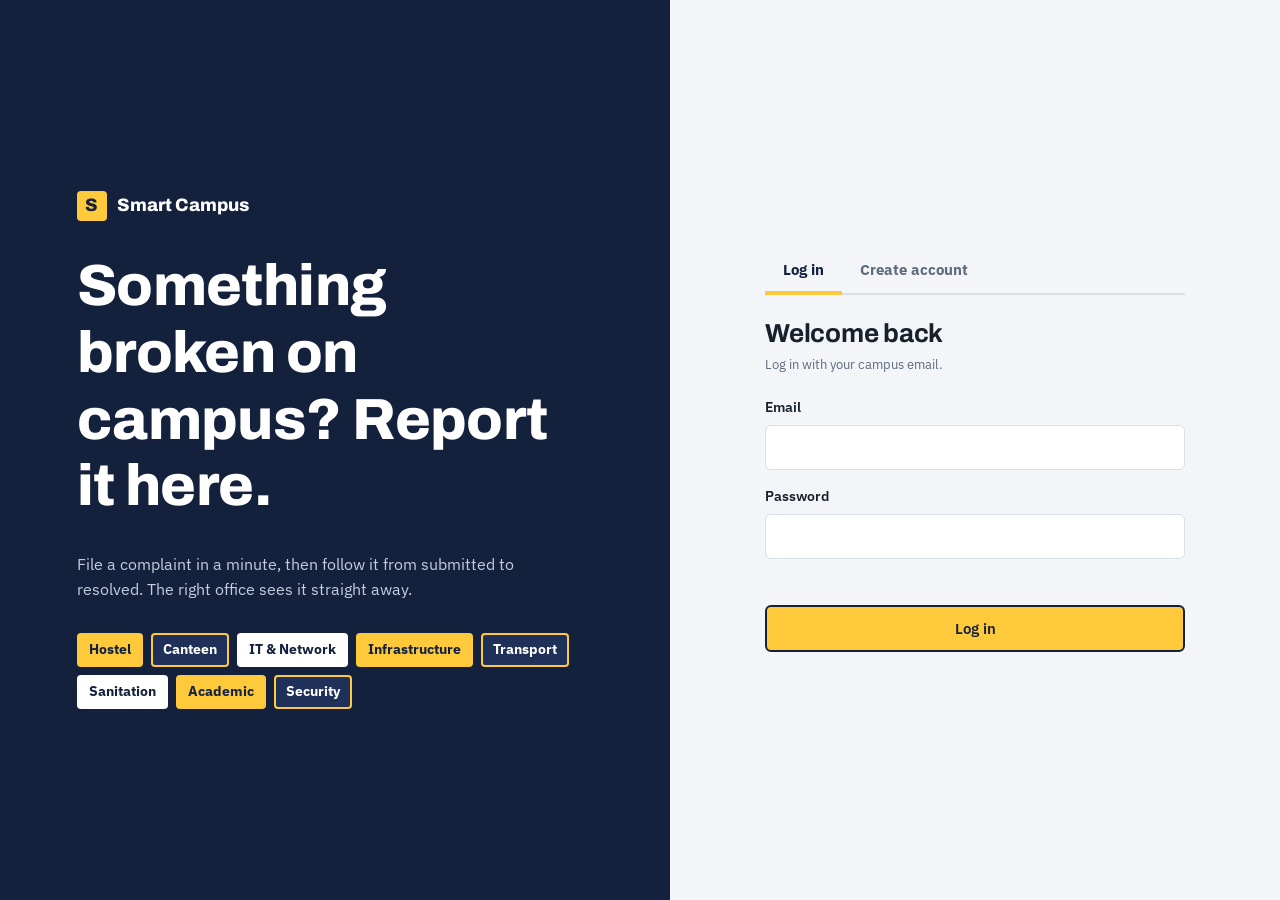
==== frontend/index.html @ 8d1a60e0 "Initial commit" ====
<!DOCTYPE html>
<html lang="en">
<head>
  <meta charset="UTF-8">
  <meta name="viewport" content="width=device-width, initial-scale=1">
  <title>Smart Campus Complaints</title>
  <link rel="preconnect" href="https://fonts.googleapis.com">
  <link rel="preconnect" href="https://fonts.gstatic.com" crossorigin>
  <link href="https://fonts.googleapis.com/css2?family=Archivo:wght@600;700;800&family=IBM+Plex+Sans:wght@400;500;600&display=swap" rel="stylesheet">
  <link rel="stylesheet" href="css/style.css">
</head>
<body>
  <main class="auth">
    <section class="auth-hero">
      <p class="brand"><span class="brand-mark">S</span> Smart Campus</p>
      <h1>Something broken on campus? Report it here.</h1>
      <p class="lede">File a complaint in a minute, then follow it from submitted to resolved. The right office sees it straight away.</p>
      <ul class="signs" aria-label="Complaint categories">
        <li>Hostel</li><li>Canteen</li><li>IT &amp; Network</li><li>Infrastructure</li>
        <li>Transport</li><li>Sanitation</li><li>Academic</li><li>Security</li>
      </ul>
    </section>

    <section class="auth-panel">
      <div class="auth-card">
        <div class="tabs" role="tablist">
          <button class="tab" role="tab" id="tabLogin" aria-selected="true">Log in</button>
          <button class="tab" role="tab" id="tabRegister" aria-selected="false">Create account</button>
        </div>

        <form id="loginForm" novalidate>
          <h2>Welcome back</h2>
          <p class="hint">Log in with your campus email.</p>
          <div class="field"><label for="lEmail">Email</label><input id="lEmail" type="email" autocomplete="username" required></div>
          <div class="field"><label for="lPass">Password</label><input id="lPass" type="password" autocomplete="current-password" required></div>
          <p class="form-error" id="loginError" role="alert"></p>
          <button class="btn btn-primary" style="width:100%" type="submit">Log in</button>
        </form>

        <form id="registerForm" class="hidden" novalidate>
          <h2>Create an account</h2>
          <p class="hint">Choose a role. Admin registration requires an authorized setup code.</p>
          <div class="field"><label for="rName">Full name</label><input id="rName" autocomplete="name" required></div>
          <div class="field"><label for="rEmail">Email</label><input id="rEmail" type="email" autocomplete="username" required></div>
          <div class="field"><label for="rDept">Department (optional)</label><input id="rDept" placeholder="e.g. MSc Computer Science"></div>
          <div class="field">
            <label for="rRole">Account type</label>
            <select id="rRole" required>
              <option value="STUDENT">Student</option>
              <option value="ADMIN">Admin</option>
            </select>
          </div>
          <div class="field hidden" id="adminCodeField">
            <label for="rAdminCode">Admin setup code</label>
            <input id="rAdminCode" type="password" autocomplete="off">
            <span class="hint">Ask your system administrator for the code.</span>
          </div>
          <div class="field"><label for="rPass">Password</label><input id="rPass" type="password" autocomplete="new-password" minlength="6" required><span class="hint">At least 6 characters.</span></div>
          <p class="form-error" id="registerError" role="alert"></p>
          <button class="btn btn-primary" style="width:100%" type="submit">Create account</button>
        </form>
      </div>
    </section>
  </main>

  <script src="js/config.js"></script>
  <script src="js/api.js"></script>
  <script src="js/auth.js"></script>
</body>
</html>
---- frontend/css/style.css ----
/* Smart Campus Complaint System — campus wayfinding-sign look */
:root {
  --navy: #14213d;
  --navy-2: #1f3158;
  --signal: #ffc93c;
  --signal-dark: #e6b021;
  --ground: #f3f5f8;
  --surface: #ffffff;
  --ink: #18202c;
  --muted: #5e6b7d;
  --line: #d9dfe7;
  --pending: #5e6b7d;
  --progress: #c9650f;
  --resolved: #147a52;
  --rejected: #b9302a;
  --radius: 6px;
  --font-display: "Archivo", "Arial Narrow", system-ui, sans-serif;
  --font-body: "IBM Plex Sans", system-ui, -apple-system, "Segoe UI", sans-serif;
}

*, *::before, *::after { box-sizing: border-box; }
html { -webkit-text-size-adjust: 100%; }
body {
  margin: 0;
  font-family: var(--font-body);
  font-size: 15px;
  line-height: 1.55;
  color: var(--ink);
  background: var(--ground);
}
h1, h2, h3 { font-family: var(--font-display); line-height: 1.15; margin: 0; letter-spacing: -0.01em; }
button, input, select, textarea { font: inherit; color: inherit; }
:focus-visible { outline: 3px solid var(--signal); outline-offset: 2px; }
.hidden { display: none !important; }

/* ---------- buttons ---------- */
.btn {
  display: inline-flex; align-items: center; justify-content: center; gap: 8px;
  padding: 10px 18px; border-radius: var(--radius); border: 2px solid transparent;
  font-weight: 600; cursor: pointer; transition: background .15s, border-color .15s;
}
.btn-primary { background: var(--signal); color: var(--navy); border-color: var(--navy); }
.btn-primary:hover { background: var(--signal-dark); }
.btn-ghost { background: transparent; border-color: var(--line); color: var(--ink); }
.btn-ghost:hover { border-color: var(--navy); }
.btn-danger { background: transparent; border-color: var(--rejected); color: var(--rejected); }
.btn-danger:hover { background: var(--rejected); color: #fff; }
.btn-sm { padding: 5px 12px; font-size: 13px; }
.btn[disabled] { opacity: .6; cursor: wait; }

/* ---------- forms ---------- */
.field { display: flex; flex-direction: column; gap: 6px; margin-bottom: 16px; }
.field label { font-weight: 600; font-size: 14px; }
.field input, .field select, .field textarea {
  padding: 10px 12px; border: 1.5px solid var(--line); border-radius: var(--radius);
  background: #fff; width: 100%;
}
.field input:focus, .field select:focus, .field textarea:focus { border-color: var(--navy); outline: none; box-shadow: 0 0 0 3px rgba(255,201,60,.6); }
.field textarea { min-height: 110px; resize: vertical; }
.row { display: grid; grid-template-columns: 1fr 1fr; gap: 14px; }
.form-error { color: var(--rejected); font-weight: 600; min-height: 22px; margin: 0 0 8px; }
.hint { color: var(--muted); font-size: 13px; }

/* ---------- auth page ---------- */
.auth { min-height: 100vh; display: grid; grid-template-columns: 1.1fr 1fr; }
.auth-hero { background: var(--navy); color: #fff; padding: 56px clamp(24px, 6vw, 80px); display: flex; flex-direction: column; justify-content: center; gap: 32px; }
.brand { font-family: var(--font-display); font-weight: 800; font-size: 18px; display: flex; align-items: center; gap: 10px; margin: 0; }
.brand-mark { width: 30px; height: 30px; background: var(--signal); border-radius: 4px; display: grid; place-items: center; color: var(--navy); font-weight: 800; }
.auth-hero h1 { font-size: clamp(34px, 4.6vw, 58px); font-weight: 800; max-width: 14ch; }
.auth-hero p.lede { color: #c4cde0; max-width: 46ch; margin: 0; font-size: 16px; }
.signs { list-style: none; padding: 0; margin: 0; display: flex; flex-wrap: wrap; gap: 8px; }
.signs li { background: var(--signal); color: var(--navy); font-weight: 700; padding: 6px 12px; border-radius: 4px; font-size: 14px; }
.signs li:nth-child(3n) { background: #fff; }
.signs li:nth-child(3n+2) { background: var(--navy-2); color: #fff; box-shadow: inset 0 0 0 2px var(--signal); }
.auth-panel { display: flex; align-items: center; justify-content: center; padding: 40px 24px; }
.auth-card { width: 100%; max-width: 420px; }
.tabs { display: flex; border-bottom: 2px solid var(--line); margin-bottom: 24px; }
.tab { background: none; border: 0; padding: 10px 18px; font-weight: 700; cursor: pointer; color: var(--muted); border-bottom: 4px solid transparent; margin-bottom: -2px; }
.tab[aria-selected="true"] { color: var(--navy); border-bottom-color: var(--signal); }
.auth-card h2 { font-size: 26px; margin-bottom: 6px; }
.auth-card .hint { margin: 0 0 22px; }

/* ---------- app shell ---------- */
.topbar { background: var(--navy); color: #fff; }
.topbar-inner { max-width: 1180px; margin: 0 auto; padding: 12px 24px; display: flex; align-items: center; justify-content: space-between; gap: 16px; }
.topbar .who { display: flex; align-items: center; gap: 14px; font-size: 14px; }
.topbar .who span { color: #c4cde0; }
.topbar .btn-ghost { border-color: #44557b; color: #fff; }
.topbar .btn-ghost:hover { border-color: var(--signal); }
.container { max-width: 1180px; margin: 0 auto; padding: 28px 24px 64px; }
.page-title { font-size: 28px; margin-bottom: 4px; }
.page-sub { color: var(--muted); margin: 0 0 24px; }

.layout { display: grid; grid-template-columns: 360px 1fr; gap: 28px; align-items: start; }
.panel { background: var(--surface); border: 1.5px solid var(--line); border-radius: var(--radius); padding: 22px; }
.panel h2 { font-size: 20px; margin-bottom: 16px; }
.sticky { position: sticky; top: 20px; }

/* ---------- filter chips ---------- */
.chips { display: flex; flex-wrap: wrap; gap: 8px; margin-bottom: 16px; }
.chip { border: 1.5px solid var(--line); background: #fff; border-radius: 999px; padding: 5px 14px; cursor: pointer; font-weight: 600; font-size: 13px; }
.chip[aria-pressed="true"] { background: var(--navy); border-color: var(--navy); color: #fff; }
.chip .n { opacity: .7; margin-left: 4px; }

/* ---------- badges ---------- */
.badge { display: inline-block; padding: 2px 10px; border-radius: 4px; font-size: 12.5px; font-weight: 700; background: #e9edf3; color: var(--ink); }
.badge.status-PENDING { background: #e9edf3; color: var(--pending); }
.badge.status-IN_PROGRESS { background: #fdebd6; color: var(--progress); }
.badge.status-RESOLVED { background: #d9f1e5; color: var(--resolved); }
.badge.status-REJECTED { background: #f8dcda; color: var(--rejected); }
.badge.cat { background: var(--navy); color: #fff; }
.badge.prio-HIGH { background: #fdebd6; color: var(--progress); }
.badge.prio-URGENT { background: var(--rejected); color: #fff; }

/* ---------- ticket cards ---------- */
.tickets { display: flex; flex-direction: column; gap: 14px; }
.ticket { background: var(--surface); border: 1.5px solid var(--line); border-left: 8px solid var(--pending); border-radius: var(--radius); padding: 18px 20px; }
.ticket.st-IN_PROGRESS { border-left-color: var(--progress); }
.ticket.st-RESOLVED { border-left-color: var(--resolved); }
.ticket.st-REJECTED { border-left-color: var(--rejected); }
.ticket-head { display: flex; justify-content: space-between; gap: 12px; align-items: flex-start; }
.ticket h3 { font-size: 18px; }
.ticket .meta { display: flex; flex-wrap: wrap; gap: 6px 12px; color: var(--muted); font-size: 13px; margin: 8px 0 10px; align-items: center; }
.ticket p.desc { margin: 0 0 14px; white-space: pre-wrap; max-width: 70ch; }
.remark { background: #fff8e1; border-left: 4px solid var(--signal); padding: 10px 14px; margin: 0 0 14px; font-size: 14px; }
.remark b { display: block; font-size: 13px; margin-bottom: 2px; }
.ticket-foot { display: flex; align-items: center; justify-content: space-between; gap: 12px; flex-wrap: wrap; }

/* progress track: Submitted > In progress > Resolved */
.track { list-style: none; display: flex; margin: 0; padding: 0; gap: 0; flex: 1; min-width: 240px; max-width: 420px; }
.track li { flex: 1; position: relative; padding-top: 16px; font-size: 12.5px; font-weight: 600; color: var(--muted); }
.track li::before { content: ""; position: absolute; top: 0; left: 0; right: 0; height: 6px; background: var(--line); }
.track li:not(:last-child)::before { right: 3px; }
.track li.done::before { background: var(--resolved); }
.track li.current::before { background: var(--progress); }
.track li.current, .track li.done { color: var(--ink); }
.rejected-note { color: var(--rejected); font-weight: 700; margin: 0; }

.empty { text-align: center; padding: 48px 20px; border: 2px dashed var(--line); border-radius: var(--radius); color: var(--muted); background: #fff; }
.empty b { display: block; color: var(--ink); font-size: 17px; margin-bottom: 4px; }

/* ---------- admin ---------- */
.stats { display: grid; grid-template-columns: repeat(5, 1fr); background: var(--surface); border: 1.5px solid var(--line); border-radius: var(--radius); margin-bottom: 24px; }
.stat { padding: 16px 20px; border-right: 1.5px solid var(--line); }
.stat:last-child { border-right: 0; }
.stat .num { font-family: var(--font-display); font-size: 32px; font-weight: 800; line-height: 1; }
.stat .lbl { color: var(--muted); font-size: 13px; margin-top: 4px; font-weight: 600; }
.stat.s-PENDING .num { color: var(--pending); }
.stat.s-IN_PROGRESS .num { color: var(--progress); }
.stat.s-RESOLVED .num { color: var(--resolved); }
.stat.s-REJECTED .num { color: var(--rejected); }

.admin-grid { display: grid; grid-template-columns: 1fr 280px; gap: 24px; align-items: start; }
.toolbar { display: flex; flex-wrap: wrap; gap: 10px; margin-bottom: 14px; }
.toolbar input, .toolbar select { padding: 8px 12px; border: 1.5px solid var(--line); border-radius: var(--radius); background: #fff; }
.toolbar input { flex: 1; min-width: 180px; }
.table-wrap { overflow-x: auto; background: #fff; border: 1.5px solid var(--line); border-radius: var(--radius); }
table { width: 100%; border-collapse: collapse; font-size: 14px; }
th { text-align: left; padding: 10px 14px; background: #eef1f6; font-size: 13px; border-bottom: 1.5px solid var(--line); white-space: nowrap; }
td { padding: 12px 14px; border-bottom: 1px solid var(--line); vertical-align: top; }
tr:last-child td { border-bottom: 0; }
td .sub { color: var(--muted); font-size: 12.5px; }
td.title-cell { max-width: 280px; font-weight: 600; }

.bars { list-style: none; margin: 0; padding: 0; }
.bars li { margin-bottom: 12px; font-size: 13.5px; }
.bars .bar-top { display: flex; justify-content: space-between; margin-bottom: 3px; font-weight: 600; }
.bars .bar { height: 8px; background: var(--line); border-radius: 2px; overflow: hidden; }
.bars .bar i { display: block; height: 100%; background: var(--navy); }

/* ---------- dialog ---------- */
dialog { border: 0; border-radius: var(--radius); padding: 0; width: min(560px, 94vw); box-shadow: 0 20px 60px rgba(20,33,61,.35); }
dialog::backdrop { background: rgba(20,33,61,.55); }
.dlg-head { background: var(--navy); color: #fff; padding: 16px 22px; display: flex; justify-content: space-between; align-items: center; gap: 12px; }
.dlg-head h2 { font-size: 19px; }
.dlg-head button { background: none; border: 0; color: #fff; font-size: 26px; line-height: 1; cursor: pointer; }
.dlg-body { padding: 22px; }
.dlg-body .desc { white-space: pre-wrap; margin: 8px 0 18px; }
.dlg-actions { display: flex; justify-content: flex-end; gap: 10px; }

/* ---------- toast ---------- */
#toast { position: fixed; bottom: 24px; left: 50%; transform: translateX(-50%); background: var(--navy); color: #fff; padding: 12px 20px; border-radius: var(--radius); border-left: 6px solid var(--signal); font-weight: 600; z-index: 99; max-width: 90vw; }
#toast.error { border-left-color: var(--rejected); }

/* ---------- responsive ---------- */
@media (max-width: 960px) {
  .auth { grid-template-columns: 1fr; }
  .auth-hero { padding: 36px 24px; gap: 20px; }
  .layout, .admin-grid { grid-template-columns: 1fr; }
  .sticky { position: static; }
  .stats { grid-template-columns: repeat(2, 1fr); }
  .stat { border-bottom: 1.5px solid var(--line); }
}
@media (max-width: 520px) {
  .row { grid-template-columns: 1fr; }
  .topbar .who span { display: none; }
}
@media (prefers-reduced-motion: reduce) { * { transition: none !important; } }
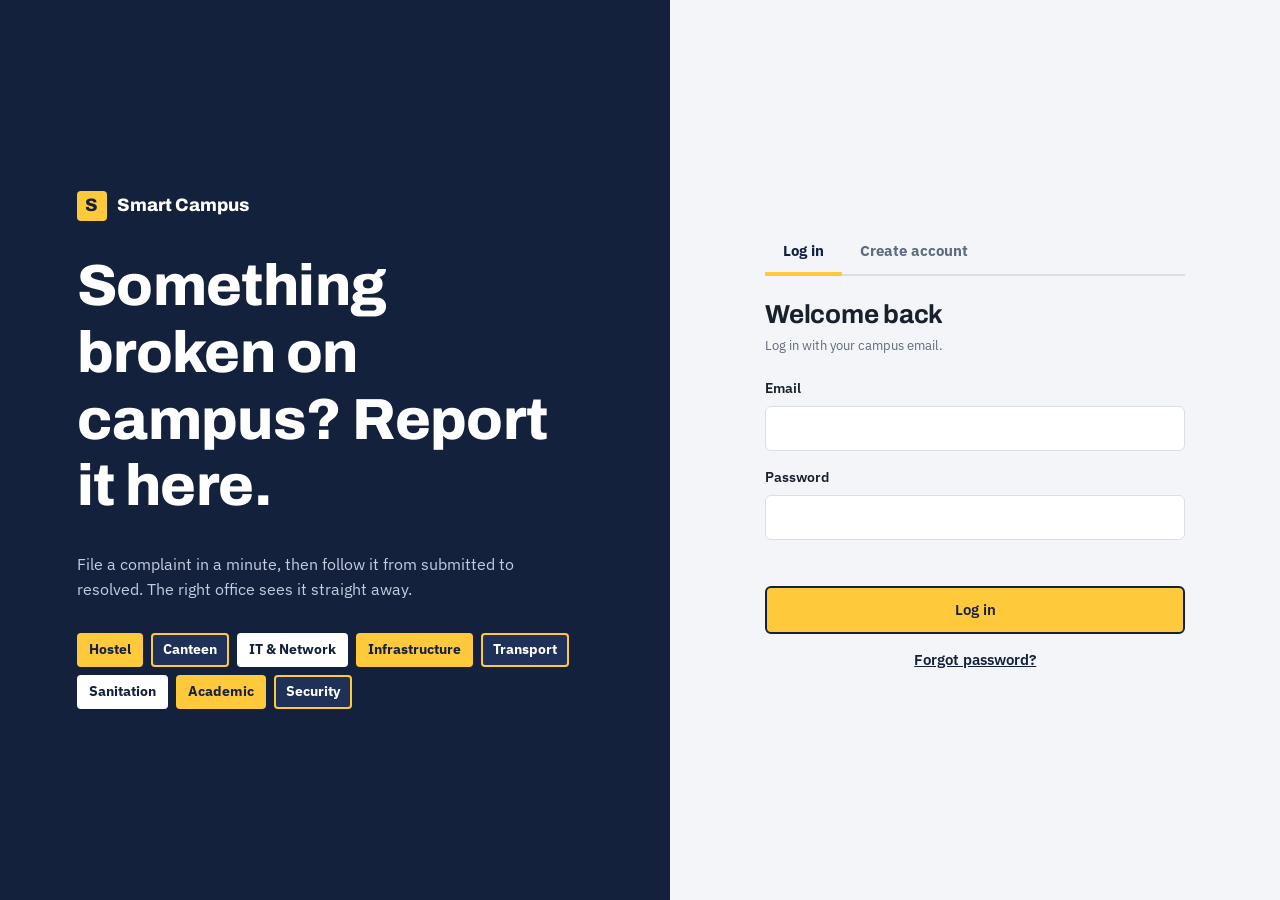
==== commit 931317be: "Fix account registration and add password recovery Co-authored-by: Copilot <223556219+Copilot@users." ====
--- a/frontend/index.html
+++ b/frontend/index.html
@@ -28,21 +28,22 @@
           <button class="tab" role="tab" id="tabRegister" aria-selected="false">Create account</button>
         </div>
 
-        <form id="loginForm" novalidate>
+        <form id="loginForm">
           <h2>Welcome back</h2>
           <p class="hint">Log in with your campus email.</p>
-          <div class="field"><label for="lEmail">Email</label><input id="lEmail" type="email" autocomplete="username" required></div>
+          <div class="field"><label for="lEmail">Email</label><input id="lEmail" type="email" autocomplete="username" maxlength="254" required></div>
           <div class="field"><label for="lPass">Password</label><input id="lPass" type="password" autocomplete="current-password" required></div>
           <p class="form-error" id="loginError" role="alert"></p>
           <button class="btn btn-primary" style="width:100%" type="submit">Log in</button>
+          <p class="auth-link"><button class="link-button" type="button" id="forgotPasswordLink">Forgot password?</button></p>
         </form>
 
-        <form id="registerForm" class="hidden" novalidate>
+        <form id="registerForm" class="hidden">
           <h2>Create an account</h2>
           <p class="hint">Choose a role. Admin registration requires an authorized setup code.</p>
-          <div class="field"><label for="rName">Full name</label><input id="rName" autocomplete="name" required></div>
-          <div class="field"><label for="rEmail">Email</label><input id="rEmail" type="email" autocomplete="username" required></div>
-          <div class="field"><label for="rDept">Department (optional)</label><input id="rDept" placeholder="e.g. MSc Computer Science"></div>
+          <div class="field"><label for="rName">Full name</label><input id="rName" autocomplete="name" maxlength="100" required></div>
+          <div class="field"><label for="rEmail">Email</label><input id="rEmail" type="email" autocomplete="username" maxlength="254" required></div>
+          <div class="field"><label for="rDept">Department (optional)</label><input id="rDept" maxlength="100" placeholder="e.g. MSc Computer Science"></div>
           <div class="field">
             <label for="rRole">Account type</label>
             <select id="rRole" required>
@@ -55,9 +56,28 @@
             <input id="rAdminCode" type="password" autocomplete="off">
             <span class="hint">Ask your system administrator for the code.</span>
           </div>
-          <div class="field"><label for="rPass">Password</label><input id="rPass" type="password" autocomplete="new-password" minlength="6" required><span class="hint">At least 6 characters.</span></div>
+          <div class="field"><label for="rPass">Password</label><input id="rPass" type="password" autocomplete="new-password" minlength="6" maxlength="72" required><span class="hint">At least 6 characters.</span></div>
           <p class="form-error" id="registerError" role="alert"></p>
           <button class="btn btn-primary" style="width:100%" type="submit">Create account</button>
+        </form>
+
+        <form id="forgotPasswordForm" class="hidden">
+          <h2>Reset your password</h2>
+          <p class="hint">Enter your account email and we’ll send a reset link if the account exists.</p>
+          <div class="field"><label for="forgotEmail">Email</label><input id="forgotEmail" type="email" autocomplete="email" maxlength="254" required></div>
+          <p class="form-error" id="forgotError" role="alert"></p>
+          <p class="form-success" id="forgotMessage" role="status"></p>
+          <button class="btn btn-primary" style="width:100%" type="submit">Send reset link</button>
+          <p class="auth-link"><button class="link-button" type="button" id="backToLogin">Back to log in</button></p>
+        </form>
+
+        <form id="resetPasswordForm" class="hidden">
+          <h2>Choose a new password</h2>
+          <p class="hint">Reset links expire after 30 minutes and can only be used once.</p>
+          <div class="field"><label for="newPassword">New password</label><input id="newPassword" type="password" autocomplete="new-password" minlength="6" maxlength="72" required></div>
+          <p class="form-error" id="resetError" role="alert"></p>
+          <p class="form-success" id="resetMessage" role="status"></p>
+          <button class="btn btn-primary" style="width:100%" type="submit">Save new password</button>
         </form>
       </div>
     </section>
--- a/frontend/css/style.css
+++ b/frontend/css/style.css
@@ -79,6 +79,9 @@
 .tab[aria-selected="true"] { color: var(--navy); border-bottom-color: var(--signal); }
 .auth-card h2 { font-size: 26px; margin-bottom: 6px; }
 .auth-card .hint { margin: 0 0 22px; }
+.auth-link { text-align: center; margin: 14px 0 0; }
+.link-button { border: 0; padding: 0; background: none; color: var(--navy); text-decoration: underline; font-weight: 600; cursor: pointer; }
+.form-success { color: var(--resolved); font-weight: 600; min-height: 22px; margin: 0 0 8px; }
 
 /* ---------- app shell ---------- */
 .topbar { background: var(--navy); color: #fff; }
